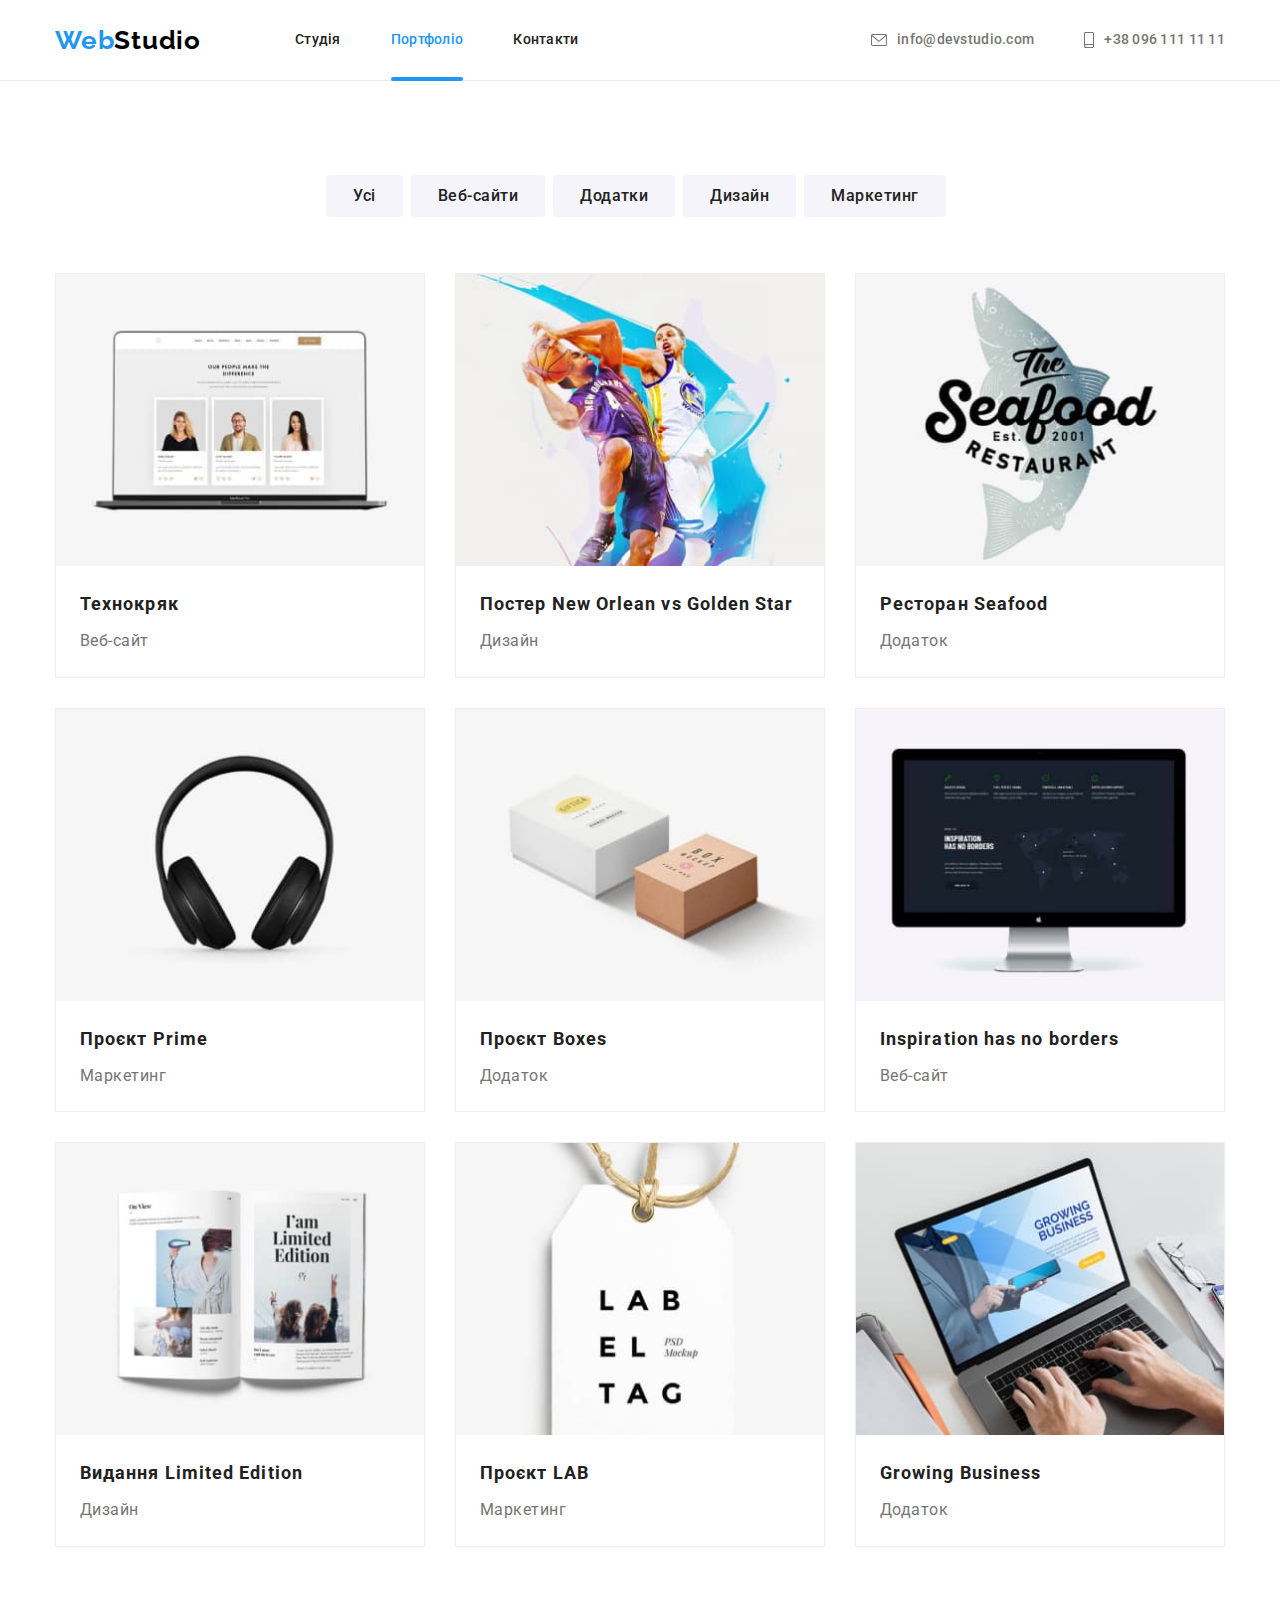
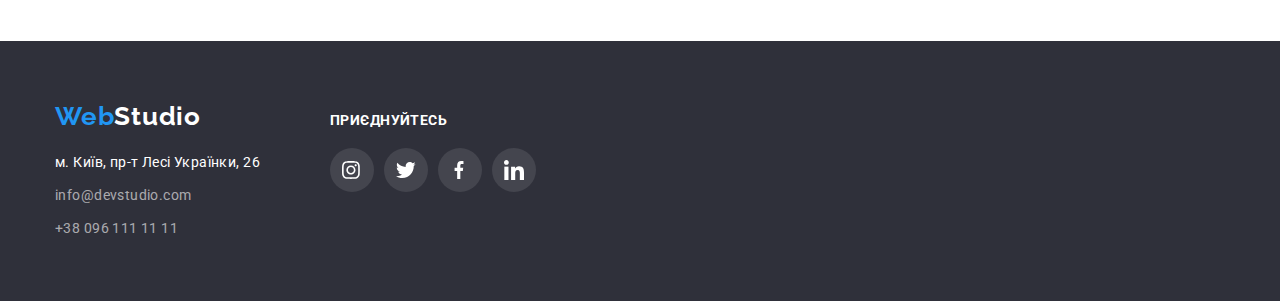
==== portfolio.html @ 193ce47f "updat" ====
<!DOCTYPE html>
<html lang="uk">
  <head>
    <meta charset="UTF-8" />
    <meta http-equiv="X-UA-Compatible" content="IE=edge" />
    <meta name="viewport" content="width=device-width, initial-scale=1.0" />
    <title>WebStudio</title>
    <link rel="preconnect" href="https://fonts.googleapis.com" />
    <link rel="preconnect" href="https://fonts.gstatic.com" crossorigin />
    <link
      href="https://fonts.googleapis.com/css2?family=Raleway:wght@700&family=Roboto:wght@400;500;700;900&display=swap"
      rel="stylesheet"
    />
    <link
      rel="stylesheet"
      href="https://cdnjs.cloudflare.com/ajax/libs/modern-normalize/1.1.0/modern-normalize.min.css"
    />
    <link rel="stylesheet" href="./css/styles.css" />
  </head>
  <body>
    <header class="header">
      <div class="container header">
        <nav class="nav-list">
          <a lang="en" class="logo" href="./index.html"
            ><span class="logo-accept">Web</span>Studio</a
          >
          <ul class="site-nav">
            <li><a class="link" href="./index.html">Студія</a></li>
            <li><a class="link current" href="./portfolio.html">Портфоліо</a></li>
            <li><a class="link" href="#">Контакти</a></li>
          </ul>
        </nav>
        <ul class="contacts">
          <li>
            <a class="link" href="mailto:info@devstudio.com">
              <svg class="contact-icon" width="16px" height="12px">
                <use href="./images/icons.svg#icon-envelope"></use>
              </svg>
              info@devstudio.com</a
            >
          </li>
          <li>
            <a class="link" href="tel:+380961111111">
              <svg class="contact-icon" width="10px" height="16px">
                <use href="images/icons.svg#icon-smartphone"></use>
              </svg>
              +38 096 111 11 11</a
            >
          </li>
        </ul>
      </div>
    </header>
    <main>
      <section class="section">
        <div class="container">
          <h1 class="visually-hidden">Портфоліо</h1>
          <ul class="filter-list">
            <li><button class="filter-button" type="button">Усі</button></li>
            <li><button class="filter-button" type="button">Веб-сайти</button></li>
            <li><button class="filter-button" type="button">Додатки</button></li>
            <li><button class="filter-button" type="button">Дизайн</button></li>
            <li><button class="filter-button" type="button">Маркетинг</button></li>
          </ul>
          <ul class="examples">
            <li class="examples-card">
              <a class="link-card" href="#">
                <div class="description-examples-block">
                  <img
                    src="./images/portfolio1.jpg"
                    alt="ноутбук"
                    class="examples-item-img"
                    width="370"
                  />
                  <div class="description-examples">
                    <p class="description-examples-text">
                      Ресурс пропонує комплексні пропозиції з різним рівнем функціоналу та сервісів.
                      Все це дозволить відвідувачу отримати вичерпні відомості про компанію чи
                      приватну особу.
                    </p>
                  </div>
                </div>
                <div class="examples-block">
                  <h2 class="examples-title">Технокряк</h2>
                  <p class="examples-text">Веб-сайт</p>
                </div>
              </a>
            </li>
            <li class="examples-card">
              <a class="link-card" href="#">
                <div class="description-examples-block">
                  <img
                    class="examples-item"
                    src="./images/portfolio2.jpg"
                    alt="два баскетболиста"
                    width="370"
                  />
                  <div class="description-examples">
                    <p class="description-examples-text">
                      Ресурс пропонує комплексні пропозиції з різним рівнем функціоналу та сервісів.
                      Все це дозволить відвідувачу отримати вичерпні відомості про компанію чи
                      приватну особу.
                    </p>
                  </div>
                </div>
                <div class="examples-block">
                  <h2 class="examples-title">
                    Постер <span lang="en">New Orlean vs Golden Star</span>
                  </h2>
                  <p class="examples-text">Дизайн</p>
                </div>
              </a>
            </li>
            <li class="examples-card">
              <a class="link-card" href="#">
                <div class="description-examples-block">
                  <img
                    class="examples-item"
                    src="./images/portfolio3.jpg"
                    alt="логотип ресторана"
                    width="370"
                  />
                  <div class="description-examples">
                    <p class="description-examples-text">
                      Ресурс пропонує комплексні пропозиції з різним рівнем функціоналу та сервісів.
                      Все це дозволить відвідувачу отримати вичерпні відомості про компанію чи
                      приватну особу.
                    </p>
                  </div>
                </div>
                <div class="examples-block">
                  <h2 class="examples-title">Ресторан <span lang="en">Seafood</span></h2>
                  <p class="examples-text">Додаток</p>
                </div>
              </a>
            </li>
            <li class="examples-card">
              <a class="link-card" href="#">
                <div class="description-examples-block">
                  <img
                    class="examples-item"
                    src="./images/portfolio4.jpg"
                    alt="навушники"
                    width="370"
                  />
                  <div class="description-examples">
                    <p class="description-examples-text">
                      Ресурс пропонує комплексні пропозиції з різним рівнем функціоналу та сервісів.
                      Все це дозволить відвідувачу отримати вичерпні відомості про компанію чи
                      приватну особу.
                    </p>
                  </div>
                </div>
                <div class="examples-block">
                  <h2 class="examples-title">Проєкт <span lang="en">Prime</span></h2>
                  <p class="examples-text">Маркетинг</p>
                </div>
              </a>
            </li>
            <li class="examples-card">
              <a class="link-card" href="#">
                <div class="description-examples-block">
                  <img
                    class="examples-item"
                    src="./images/portfolio5.jpg"
                    alt="дві коробки"
                    width="370"
                  />
                  <div class="description-examples">
                    <p class="description-examples-text">
                      Ресурс пропонує комплексні пропозиції з різним рівнем функціоналу та сервісів.
                      Все це дозволить відвідувачу отримати вичерпні відомості про компанію чи
                      приватну особу.
                    </p>
                  </div>
                </div>
                <div class="examples-block">
                  <h2 class="examples-title">Проєкт <span lang="en">Boxes</span></h2>
                  <p class="examples-text">Додаток</p>
                </div>
              </a>
            </li>
            <li class="examples-card">
              <a class="link-card" href="#">
                <div class="description-examples-block">
                  <img
                    class="examples-item"
                    src="./images/portfolio6.jpg"
                    alt="монитор компютера"
                    width="370"
                  />
                  <div class="description-examples">
                    <p class="description-examples-text">
                      Ресурс пропонує комплексні пропозиції з різним рівнем функціоналу та сервісів.
                      Все це дозволить відвідувачу отримати вичерпні відомості про компанію чи
                      приватну особу.
                    </p>
                  </div>
                </div>
                <div class="examples-block">
                  <h2 class="examples-title" lang="en">Inspiration has no borders</h2>
                  <p class="examples-text">Веб-сайт</p>
                </div>
              </a>
            </li>
            <li class="examples-card">
              <a class="link-card" href="#">
                <div class="description-examples-block">
                  <img
                    class="examples-item"
                    src="./images/portfolio7.jpg"
                    alt="розворот журналу"
                    width="370"
                  />
                  <div class="description-examples">
                    <p class="description-examples-text">
                      Ресурс пропонує комплексні пропозиції з різним рівнем функціоналу та сервісів.
                      Все це дозволить відвідувачу отримати вичерпні відомості про компанію чи
                      приватну особу.
                    </p>
                  </div>
                </div>
                <div class="examples-block">
                  <h2 class="examples-title">Видання <span lang="en">Limited Edition</span></h2>
                  <p class="examples-text">Дизайн</p>
                </div>
              </a>
            </li>
            <li class="examples-card">
              <a class="link" href="#">
                <div class="description-examples-block">
                  <img
                    class="examples-item"
                    src="./images/portfolio8.jpg"
                    alt="лейба компании"
                    width="370"
                  />
                  <div class="description-examples">
                    <p class="description-examples-text">
                      Ресурс пропонує комплексні пропозиції з різним рівнем функціоналу та сервісів.
                      Все це дозволить відвідувачу отримати вичерпні відомості про компанію чи
                      приватну особу.
                    </p>
                  </div>
                </div>
                <div class="examples-block">
                  <h2 class="examples-title">Проєкт <span lang="en">LAB</span></h2>
                  <p class="examples-text">Маркетинг</p>
                </div>
              </a>
            </li>
            <li class="examples-card">
              <a class="link-card" href="#">
                <div class="description-examples-block">
                  <img
                    class="examples-item"
                    src="./images/portfolio9.jpg"
                    alt="людина друкую на ноутбуці"
                    width="370"
                  />
                  <div class="description-examples">
                    <p class="description-examples-text">
                      Ресурс пропонує комплексні пропозиції з різним рівнем функціоналу та сервісів.
                      Все це дозволить відвідувачу отримати вичерпні відомості про компанію чи
                      приватну особу.
                    </p>
                  </div>
                </div>
                <div class="examples-block">
                  <h2 class="examples-title"><span lang="en">Growing Business</span></h2>
                  <p class="examples-text">Додаток</p>
                </div>
              </a>
            </li>
          </ul>
        </div>
      </section>
    </main>
    <footer class="footer">
      <div class="footer-container container">
        <div class="footer-adress">
          <a lang="en" class="logo-footer" href="./index.html"
            ><span class="logo-accept">Web</span>Studio</a
          >
          <address>
            <ul>
              <li class="contacts-footer">
                <a
                  class="address"
                  href="https://goo.gl/maps/CPtrU1FHBa2aNyZL9"
                  target="_blank"
                  rel="noopener noreferrer"
                  >м. Київ, пр-т Лесі Українки, 26</a
                >
              </li>
              <li class="contacts-footer">
                <a class="footer-mail link" href="mailto:info@devstudio.com">info@devstudio.com</a>
              </li>
              <li class="contacts-footer">
                <a class="footer-tel link" href="tel:+380961111111">+38 096 111 11 11</a>
              </li>
            </ul>
          </address>
        </div>
        <div class="footer-social-links">
          <p class="footer-text">приєднуйтесь</p>
          <ul class="icon-list">
            <li>
              <a href="" class="footer-icon-link">
                <svg class="footer-icon" width="20" height="20">
                  <use href="./images/icons.svg#icon-instagram"></use>
                </svg>
              </a>
            </li>
            <li>
              <a href="" class="footer-icon-link">
                <svg class="footer-icon" width="20" height="20">
                  <use href="./images/icons.svg#icon-twitter"></use>
                </svg>
              </a>
            </li>
            <li>
              <a href="" class="footer-icon-link">
                <svg class="footer-icon" width="20" height="20">
                  <use href="./images/icons.svg#icon-facebook"></use>
                </svg>
              </a>
            </li>
            <li>
              <a href="" class="footer-icon-link">
                <svg class="footer-icon" width="20" height="20">
                  <use href="./images/icons.svg#icon-linkedin"></use>
                </svg>
              </a>
            </li>
          </ul>
        </div>
      </div>
    </footer>
  </body>
</html>
---- css/styles.css ----
:root {
  --primary-color: #757575;
  --title-color: #212121;
  --accent-color: #2196f3;
  --primary-background-color: #ffffff;
  --secondary-background-color: #2f303a;
  --white-color: #ffffff;
  --accent-button-color: #188ce8;
  --third-background-color: #f5f4fa;
  --filter-background-color: #f5f4fa;
  --logo-color: #000000;
  --portfolio-background-color: #eeeeee;
}

*::before,
*::after {
  box-sizing: border-box;
}

body {
  color: var(--primary-color);
  background-color: var(--primary-background-color);
  font-family: 'Roboto', sans-serif;
  font-style: normal;
  font-weight: 400;
  font-size: 14px;
  line-height: 1.71;
  overflow: auto;
}

.container {
  width: 100%;
  max-width: 1200px;
  margin: 0 auto;
  padding: 0 15px;
}

h1,
h2,
h3,
p,
ul {
  padding: 0;
  margin: 0;
}

.section {
  padding: 94px 0;
}

img {
  display: block;
  max-width: 100%;
  height: auto;
}

li {
  list-style: none;
}

.link {
  text-decoration: none;
}

header {
  border-bottom: 1px solid #ececec;
  max-width: 100%;
}

.logo {
  padding-top: 24px;
  padding-bottom: 24px;
  display: flex;
  color: var(--logo-color);
  font-family: 'Raleway', sans-serif;
  font-weight: 700;
  font-size: 26px;
  line-height: 1.19;
  letter-spacing: 0.03em;
  text-decoration: none;
}

.logo-accept {
  color: var(--accent-color);
}

.site-nav .link {
  padding-top: 32px;
  padding-bottom: 32px;
  display: flex;
  color: var(--title-color);
  font-family: inherit;
  font-weight: 500;
  font-size: 14px;
  line-height: 1.14;
  letter-spacing: 0.02em;
  transition: color 250ms cubic-bezier(0.4, 0, 0.2, 1), fill 250ms cubic-bezier(0.4, 0, 0.2, 1);
}

.site-nav .link.current {
  position: relative;
  color: var(--accent-color);
}

.link.current::after {
  content: '';
  display: block;
  position: absolute;
  height: 4px;
  width: 100%;
  border-radius: 2px;
  left: 0;
  bottom: -1px;
  background-color: var(--accent-color);
}

.site-nav .link:hover,
.site-nav .link:focus,
.contacts .link:hover,
.contacts .link:focus {
  color: var(--accent-color);
  fill: var(--accent-color);
}

.contacts .link {
  padding-top: 32px;
  padding-bottom: 32px;
  display: flex;
  align-items: center;
  color: var(--primary-color);
  fill: var(--primary-color);
  font-family: inherit;
  font-style: normal;
  font-weight: 500;
  font-size: 14px;
  line-height: 1.14;
  letter-spacing: 0.02em;
  gap: 10px;
  transition: color 250ms cubic-bezier(0.4, 0, 0.2, 1), fill 250ms cubic-bezier(0.4, 0, 0.2, 1);
}

.site-nav {
  display: flex;
  margin-left: 94px;
  align-items: center;
  gap: 50px;
}

.container.header {
  justify-content: space-between;
  display: flex;
  align-items: center;
}

.nav-list {
  display: flex;
  align-items: center;
}

.contacts {
  display: flex;
  align-items: center;
  gap: 50px;
}

/* hero section */
.hero {
  max-width: 1600px;
  height: 600px;
  margin-left: auto;
  margin-right: auto;
  background-image: linear-gradient(to right, rgba(47, 48, 58, 0.4), rgba(47, 48, 58, 0.4)),
    url(../images/hero.jpg);
  background-color: var(--secondary-background-color);
  text-align: center;
  justify-content: center;
  align-items: center;
  padding-top: 200px;
  padding-bottom: 200px;
}

.hero-title {
  width: 696px;
  margin: 0 auto 30px auto;
  color: var(--white-color);
  font-family: inherit;
  font-weight: 900;
  font-size: 44px;
  line-height: 1.36;
  letter-spacing: 0.06em;
  text-transform: uppercase;
}

.primary-button {
  padding: 10px 32px;
  font-family: inherit;
  font-weight: 700;
  font-size: 16px;
  line-height: 30px;
  color: var(--white-color);
  background-color: var(--accent-color);
  box-shadow: 0px 4px 4px rgba(0, 0, 0, 0.15);
  border: none;
  border-radius: 4px;
  cursor: pointer;
  transition: backgroud-color 250ms cubic-bezier(0.4, 0, 0.2, 1);
}

.primary-button:hover,
.primary-button:focus {
  background-color: var(--accent-button-color);
}

.visually-hidden {
  position: absolute;
  white-space: nowrap;
  width: 1px;
  height: 1px;
  overflow: hidden;
  border: 0;
  padding: 0;
  clip: rect(0 0 0 0);
  clip-path: inset(50%);
  margin: -1px;
}

/* feature section */

.features-title {
  margin-bottom: 10px;
  color: var(--title-color);
  font-family: inherit;
  font-weight: 700;
  font-size: 14px;
  line-height: 1.14;
  letter-spacing: 0.03em;
  text-transform: uppercase;
}

.features-icon {
  width: 270px;
  height: 120px;
  display: flex;
  justify-content: center;
  align-items: center;
  background-color: var(--filter-background-color);
  margin-bottom: 30px;
  border-radius: 4px;
}

.features-list {
  display: flex;
}

.features-list {
  display: flex;
}

.features-item {
  display: block;
  justify-content: center;
  align-items: center;
  margin-right: 30px;
  width: 270px;
}

.features-list:not(:last-child) {
  margin-right: 0px;
}

/* activity section */

.activity-title,
.team-title {
  margin-bottom: 50px;
  color: var(--title-color);
  font-family: inherit;
  font-weight: 700;
  font-size: 36px;
  line-height: 1.17;
  letter-spacing: 0.03em;
  text-align: center;
}

.activity.section {
  padding-top: 0px;
}

.activity-list {
  display: flex;
}

.activity-item {
  margin-right: 30px;
  position: relative;
}

.activity-item::not(:last-child) {
  margin-right: 0px;
}

.activity-description {
  position: absolute;
  bottom: 0;
  width: 100%;
  height: 70px;
  background-color: rgba(47, 48, 58, 0.8);
}

.activity-description-text {
  font-family: inherit;
  font-style: normal;
  font-weight: 700;
  font-size: 14px;
  line-height: 1.14;
  text-align: center;
  letter-spacing: 0.03em;
  text-transform: uppercase;
  padding-top: 27px;
  justify-content: center;
  align-items: center;
  display: flex;
  color: var(--white-color);
}

/* team section */

.team {
  background-color: var(--third-background-color);
}

.team-list {
  display: flex;
  text-align: center;
  gap: 30px;
}

.team-item {
  padding: 30px;
}

.team-card {
  width: calc((100%-90px) / 4);
  background-color: var(--primary-background-color);
  box-shadow: 0px 1px 3px rgba(0, 0, 0, 0.12), 0px 1px 1px rgba(0, 0, 0, 0.14),
    0px 2px 1px rgba(0, 0, 0, 0.2);
  border-radius: 0px 0px 4px 4px;
}

.team-member {
  margin-bottom: 10px;
  color: var(--title-color);
  font-family: inherit;
  font-weight: 500;
  font-size: 16px;
  line-height: 1.19;
  letter-spacing: 0.03em;
}

/* clients section */

.clients-title {
  color: var(--title-color);
  font-family: inherit;
  font-weight: 700;
  font-size: 36px;
  line-height: 1.17;
  letter-spacing: 0.03em;
  text-align: center;
  margin-bottom: 50px;
}

.clients-list {
  display: flex;
  gap: 30px;
}

.client-block {
  display: flex;
  align-items: center;
  justify-content: center;
  height: 92px;
  width: calc((100%-150px) / 6);
}

.clients-link {
  display: flex;
  align-items: center;
  justify-content: center;
  width: 100%;
  height: 100%;
  border: 1px solid #afb1b8;
  border-radius: 4px;
  color: var(--primary-color);
  transition: color 250ms cubic-bezier(0.4, 0, 0.2, 1), border-color 250ms cubic-bezier(0.4, 0, 0.2, 1);
}

.clients-icon {
  display: flex;
  align-items: center;
  justify-content: center;
  fill: currentColor;
  transition: fill 250ms cubic-bezier(0.4, 0, 0.2, 1);
}

.clients-link:hover,
.clients-link:focus {
  border-color: var(--accent-color);
  color: var(--accent-color);
}

.clients-link:hover .clients-icon,
.clients-link:focus .clients-icon {
  fill: currentColor;
}

/* footer section */

.footer {
  background-color: var(--secondary-background-color);
  padding-bottom: 60px;
  padding-top: 60px;
}

.logo-footer {
  display: flex;
  margin-bottom: 20px;
  color: var(--white-color);
  font-family: 'Raleway', sans-serif;
  font-style: normal;
  font-weight: 700;
  font-size: 26px;
  line-height: 1.19;
  letter-spacing: 0.03em;
  text-decoration: none;
}

.contacts-footer {
  margin-bottom: 9px;
}

.contacts-footer:last-child {
  margin-bottom: 0px;
}

.address {
  color: var(--white-color);
  font-family: inherit;
  font-style: normal;
  font-size: 14px;
  line-height: 1.71;
  letter-spacing: 0.03em;
  text-decoration: none;
}

.footer-mail {
  font-family: inherit;
  font-style: normal;
  font-size: 14px;
  line-height: 1.71;
  letter-spacing: 0.03em;
  color: rgba(255, 255, 255, 0.6);
  transition: color 250ms cubic-bezier(0.4, 0, 0.2, 1);
}

.footer-tel {
  font-family: inherit;
  font-style: normal;
  font-size: 14px;
  line-height: 1.71;
  letter-spacing: 0.03em;
  color: rgba(255, 255, 255, 0.6);
  transition: color 250ms cubic-bezier(0.4, 0, 0.2, 1);
}

.footer-tel:hover,
.footer-tel:focus,
.footer-mail:hover,
.footer-mail:focus,
.address:hover,
.address:focus {
  color: var(--accent-color);
}

/* filter section */

.filter-list {
  display: flex;
  justify-content: center;
  margin-bottom: 56px;
}

.filter-list:nth-of-type(3n) {
  margin-right: 0px;
}

.filter-button {
  padding: 6px 22px;
  padding-bottom: 6px;
  min-width: 73px;
  margin-right: 8px;
  color: var(--title-color);
  background-color: var(--filter-background-color);
  font-family: inherit;
  font-style: normal;
  font-weight: 500;
  font-size: 16px;
  line-height: 1.63;
  letter-spacing: 0.03em;
  border-radius: 4px;
  border-color: transparent;
  text-align: center;
  cursor: pointer;
  transition: color 250ms cubic-bezier(0.4, 0, 0.2, 1), background-color 250ms cubic-bezier(0.4, 0, 0.2, 1), box-shadow 250ms cubic-bezier(0.4, 0, 0.2, 1);
}

.filter-button:nth-child(1) {
  padding: 6px 25px;
}

.filter-button:hover,
.filter-button:focus {
  color: var(--white-color);
  background-color: var(--accent-color);
  box-shadow: 0px 3px 1px rgba(0, 0, 0, 0.1), 0px 1px 2px rgba(0, 0, 0, 0.08),
    0px 2px 2px rgba(0, 0, 0, 0.12);
  border-radius: 4px;
}

/* examles section */

.examples-card .link:hover,
.examples-card .link:focus {
  box-shadow: 0px 1px 1px rgba(0, 0, 0, 0.12), 0px 4px 4px rgba(0, 0, 0, 0.06),
    1px 4px 6px rgba(0, 0, 0, 0.16);
}

.examples-card .link {
  display: block;
  width: 100%;
  transition: box-shadow 250ms cubic-bezier(0.4, 0, 0.2, 1);
}

.examples-title {
  margin-bottom: 4px;
  color: var(--title-color);
  font-family: inherit;
  font-weight: 700;
  font-size: 18px;
  line-height: 2;
  letter-spacing: 0.06em;
}

.examples {
  display: flex;
  flex-wrap: wrap;
  gap: 30px;
}

.examples-block {
  padding: 20px 24px;
  margin-right: 0px;
}

.examples-text {
  color: var(--primary-color);
  font-family: inherit;
  font-size: 16px;
  line-height: 1.88;
  letter-spacing: 0.03em;
}

.examples-card {
  width: 370px;
  background-color: var(--white-color);
  border: 1px solid #eeeeee;
  overflow: hidden;
}

.description-examples {
  position: absolute;
  top: 0;
  left: 0;
  width: 100%;
  height: 100%;
  background-color: rgba(33, 150, 243, 0.9);
  transform: translateY(100%);
  padding-top: 63px;
  padding-left: 24px;
  transition: transform 250ms cubic-bezier(0.4, 0, 0.2, 1);
}

.link-card:hover .description-examples,
.link-card:focus .description-examples {
  transform: translateY(0);
}

.link-card {
  text-decoration: none;
}

.description-examples-text {
  font-family: inherit;
  font-style: normal;
  font-weight: 400;
  font-size: 18px;
  line-height: 1.56;
  letter-spacing: 0.03em;
  color: var(--white-color);
}

.description-examples-block {
  position: relative;
  overflow: hidden;
}

.icon-list {
  display: flex;
  gap: 10px;
  justify-content: center;
  margin-top: 16px;
}

.icon-link {
  width: 44px;
  height: 44px;
  fill: var(--primary-color);
  background-color: var(--primary-background-color);
  border-radius: 50%;
  justify-content: center;
  align-items: center;
  display: flex;
  transition: fill 250ms cubic-bezier(0.4, 0, 0.2, 1), background-color 250ms cubic-bezier(0.4, 0, 0.2, 1);
}

.icon-link:hover,
.icon-link:focus {
  fill: var(--white-color);
  background-color: var(--accent-color);
}

.footer-text {
  font-family: inherit;
  font-weight: 700;
  font-size: 14px;
  line-height: 1.14;
  letter-spacing: 0.03em;
  color: var(--white-color);
  text-transform: uppercase;
  margin-bottom: 20px;
}

.footer-container {
  display: flex;
  align-items: baseline;
  gap: 70px;
}


.footer-icon-link {
  width: 44px;
  height: 44px;
  color: var(--white-color);
  background-color: rgba(255, 255, 255, 0.1);
  border-radius: 50%;
  justify-content: center;
  align-items: center;
  display: flex;
  transition: color 250ms cubic-bezier(0.4, 0, 0.2, 1), background-color 250ms cubic-bezier(0.4, 0, 0.2, 1);
}

.footer-icon {
  fill: currentColor;
}

.footer-icon-link:hover,
.footer-icon-link:focus {
  color: var(--white-color);
  background-color: var(--accent-color);
}

.mail-subscription {
  display: flex;
  width: 358px;
  height: 50px;
  border: 1px solid rgba(255, 255, 255, 0.3);
  filter: drop-shadow(0px 4px 4px rgba(0, 0, 0, 0.15));
  border-radius: 4px;
  background-color: transparent;
  padding-left: 16px;
  font-family: inherit;
  font-size: 16px;
  line-height: 1.25;
  align-items: center;
  letter-spacing: 0.03em;
  color: rgba(255, 255, 255, 0.6);
  margin-right: 12px;
  cursor: pointer;
}

.submit-btn {
  display: flex;
  justify-content: center;
  align-items: center;
  width: 200px;
  height: 50px;
  margin: auto;
  background-color: var(--accent-color);
  box-shadow: 0px 4px 4px rgba(0, 0, 0, 0.15);
  border-radius: 4px;
  border-color: transparent;
  text-align: center;
  font-family: inherit;
  font-weight: 700;
  font-size: 16px;
  line-height: 1.88;
  letter-spacing: 0.06em;
  color: var(--white-color);
  cursor: pointer;
}

.icon-subscrip {
  fill: var(--white-color);
  margin-left: 10px;
}

.form-subscription {
  display: flex;
  align-items: baseline;
}

/* modal section */

.backdrop {
  position: fixed;
  background-color: rgba(0, 0, 0, 0.2);
  position: fixed;
  top: 0;
  left: 0;
  width: 100%;
  height: 100%;
  z-index: 1;
  opacity: 1;
  transition: opacity 250ms cubic-bezier(0.4, 0, 0.2, 1), visibility 250ms cubic-bezier(0.4, 0, 0.2, 1);
}

.is-hidden {
  opacity: 0;
  visibility: hidden;
  pointer-events: none;
}

.backdropis-hidden .modal {
  transform: translate(-50%, -50%) scale(2);
}

.modal {
  position: absolute;
  top: 50%;
  left: 50%;
  transform: translate(-50%, -50%) scale(1);
  width: 528px;
  height: 581px;
  background-color: var(--white-color);
  box-shadow: 0px 1px 3px rgba(0, 0, 0, 0.12), 0px 1px 1px rgba(0, 0, 0, 0.14), 0px 2px 1px rgba(0, 0, 0, 0.2);
  border-radius: 4px;
  transition: scale 250ms cubic-bezier(0.4, 0, 0.2, 1);
  padding: 40px;
}

.form-close-btn {
  position: absolute;
  top: 8px;
  right: 8px;
  height: 30px;
  width: 30px;
  border-radius: 50%;
  align-items: center;
  display: flex;
  justify-content: center;
  background-color: transparent;
  border: 1px solid rgba(0, 0, 0, 0.1);
  cursor: pointer;
  transition: scale 250ms cubic-bezier(0.4, 0, 0.2, 1);
}

.form-close-btn:hover,
.form-close-btn:focus {
  fill: var(--accent-color);
}

.form-title {
  font-family: inherit;
  font-weight: 700;
  font-size: 20px;
  line-height: 1.15;
  text-align: center;
  letter-spacing: 0.03em;
  color: var(--title-color);
  justify-content: center;
  align-items: center;
  display: block;
  margin-bottom: 12px;
}

.form-label {
  display: block;
  font-family: inherit;
  font-weight: 400;
  font-size: 12px;
  line-height: 1.17;
  letter-spacing: 0.01em;
  color: inherit;
  margin-bottom: 4px;
}

.form-input {
  width: 100%;
  height: 40px;
  padding-left: 42px;
  border: 1px solid rgba(33, 33, 33, 0.2);
  border-radius: 4px;
  outline: none;
}

.form-input:focus {
  border-color: var(--accent-color);
}

.form-control:focus-within .form-icon {
  fill: var(--accent-color);
}

.form-control {
  position: relative;
  margin-bottom: 10px;
}

.form-icon {
  position: absolute;
  left: 12px;
  top: 50%;
  transform: translateY(-50%);
  color: currentColor;
}

.form-coment {
  width: 100%;
  height: 120px;
  padding: 12px 16px;
  border: 1px solid rgba(33, 33, 33, 0.2);
  border-radius: 4px;
  outline: none;
  margin-bottom: 20px;
  resize: none;
}

.form-coment::placeholder {
  font-family: inherit;
  font-size: 12px;
  line-height: 1.17;
  letter-spacing: 0.01em;
  color: rgba(117, 117, 117, 0.5);
}


.policy-link {
  color: var(--accent-color);
}


.form-policy {
  display: flex;
  justify-content: center;
  align-items: center;
  font-family: inherit;
  font-size: 14px;
  line-height: 1.71;
  letter-spacing: 0.03em;
  margin-bottom: 30px;
}

.send-btn {
  display: flex;
  justify-content: center;
  align-items: center;
  width: 200px;
  height: 50px;
  margin: auto;
  background-color: var(--accent-color);
  box-shadow: 0px 4px 4px rgba(0, 0, 0, 0.15);
  border-radius: 4px;
  border-color: transparent;
  text-align: center;
  font-family: inherit;
  font-weight: 700;
  font-size: 16px;
  line-height: 1.88;
  letter-spacing: 0.06em;
  color: var(--white-color);
  cursor: pointer;
}

.checkbox-input {
  appearance: none;
  -webkit-appearance: none;
  -moz-appearance: none;
}


.checkbox-label {
  position: relative;
  margin-left: 9px;
}


.checkbox-icon {
  fill: var(--white-color);
  border: 2px solid var(--logo-color);
  border-radius: 2px;
}



.checkbox-input:checked+.checkbox-icon {
  background-color: var(--accent-color);
  border-color: transparent;
  transition: scale 250ms cubic-bezier(0.4, 0, 0.2, 1);
}
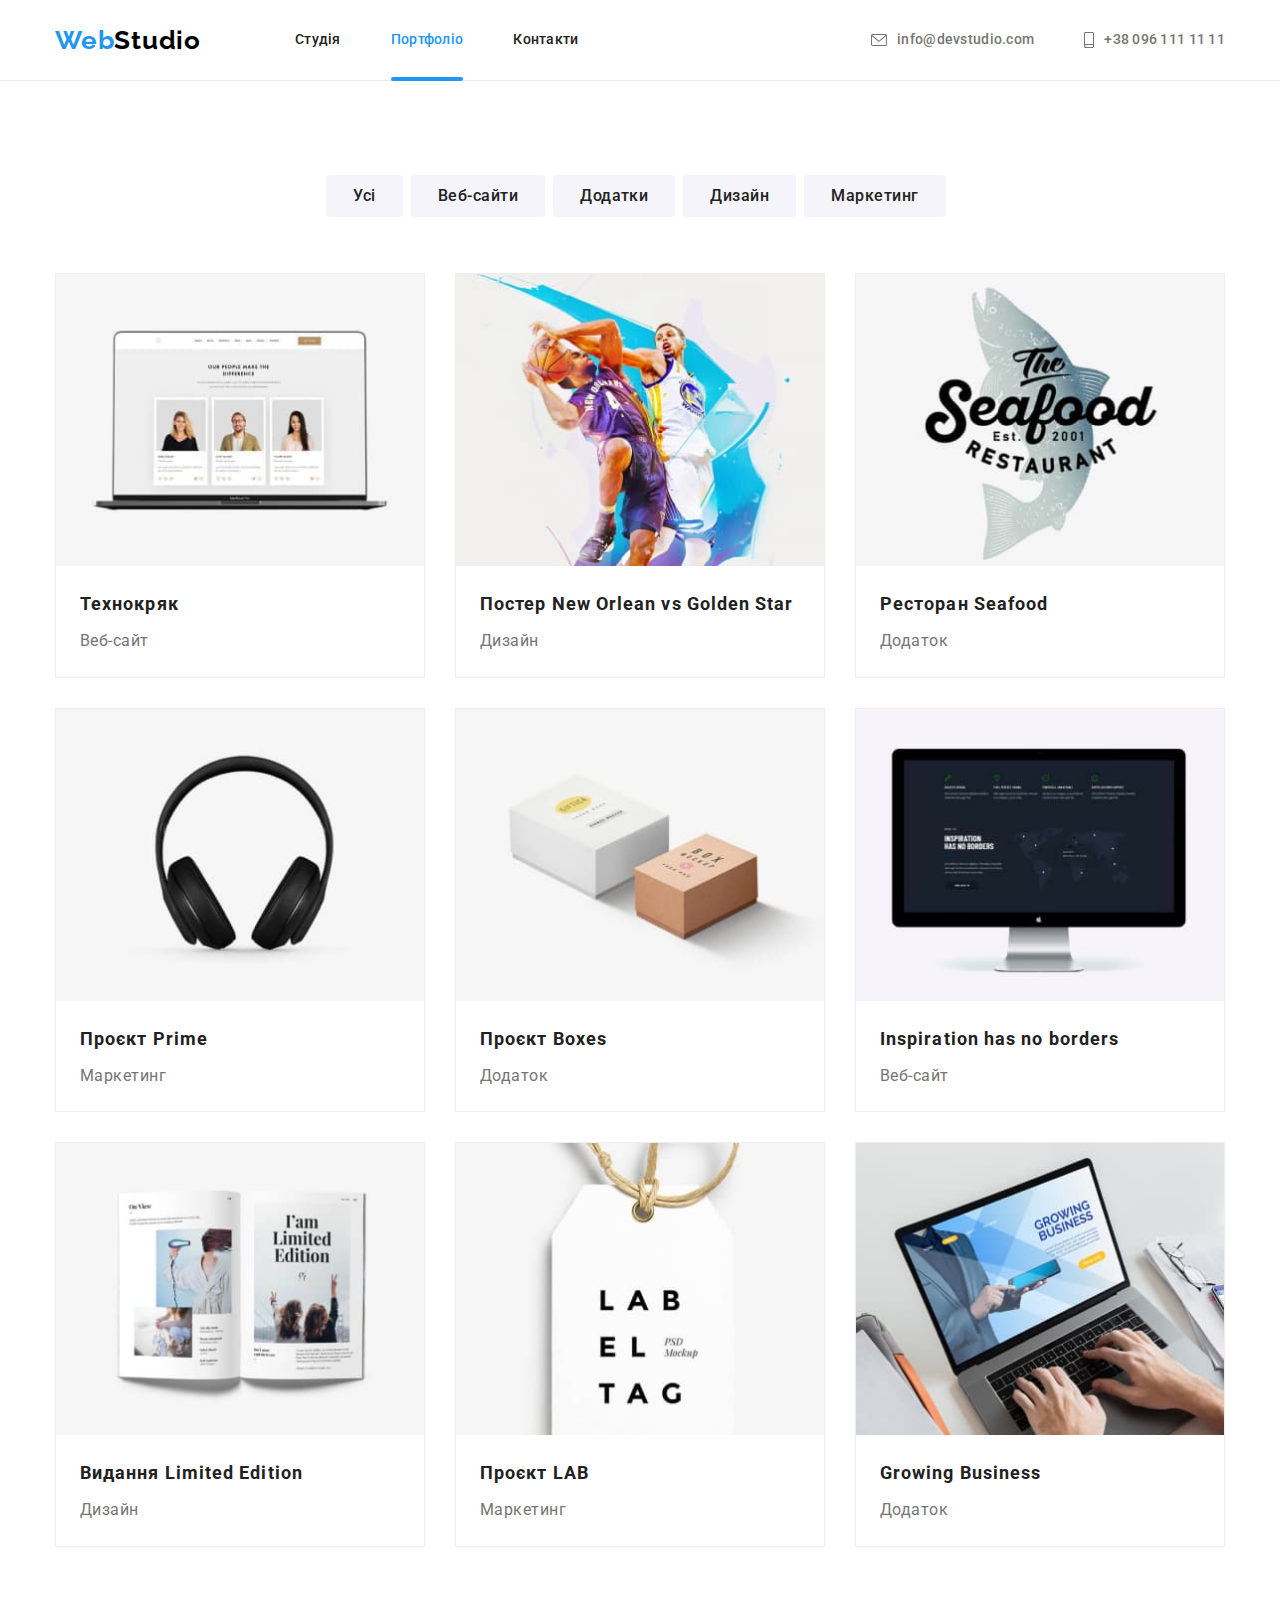
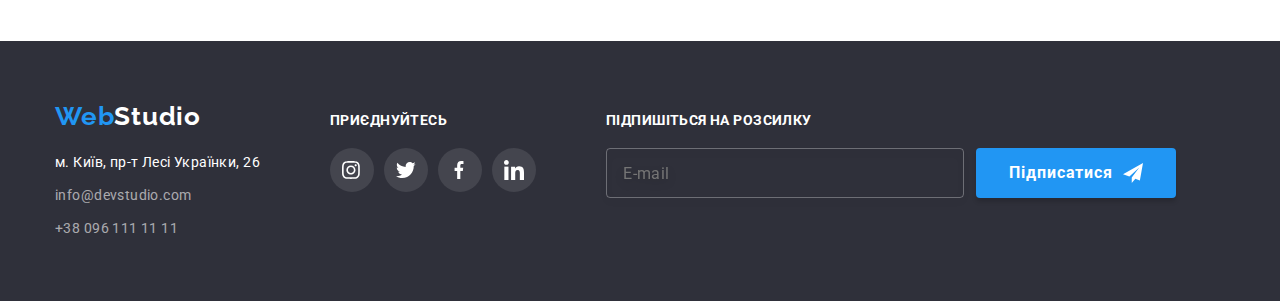
==== commit d4e60381: "updated" ====
--- a/portfolio.html
+++ b/portfolio.html
@@ -334,6 +334,25 @@
             </li>
           </ul>
         </div>
+        <div class="footer-subscription">
+          <p class="footer-text">Підпишіться на розсилку</p>
+          <form action="#" class="form-subscription">
+            <label for="mail-subscription"></label>
+            <input
+              class="mail-subscription"
+              type="mail"
+              placeholder="E-mail"
+              name="mail-subscription"
+              id="mail-subscription"
+            />
+            <button class="submit-btn" type="submit">
+              Підписатися
+              <svg class="icon-subscrip" width="20" height="20">
+                <use href="./images/icons.svg#icon-icon-send"></use>
+              </svg>
+            </button>
+          </form>
+        </div>
       </div>
     </footer>
   </body>
--- a/css/styles.css
+++ b/css/styles.css
@@ -67,6 +67,8 @@
   max-width: 100%;
 }
 
+/* navigation section */
+
 .logo {
   padding-top: 24px;
   padding-bottom: 24px;
@@ -698,6 +700,11 @@
   cursor: pointer;
 }
 
+.mail-subscription:focus,
+.mail-subscription:hover {
+  border-color: var(--accent-color);
+}
+
 .submit-btn {
   display: flex;
   justify-content: center;
@@ -750,8 +757,8 @@
   pointer-events: none;
 }
 
-.backdropis-hidden .modal {
-  transform: translate(-50%, -50%) scale(2);
+.backdrop.is-hidden .modal {
+  transform: translate(-50%, -50%) scale(3);
 }
 
 .modal {
@@ -781,12 +788,13 @@
   background-color: transparent;
   border: 1px solid rgba(0, 0, 0, 0.1);
   cursor: pointer;
-  transition: scale 250ms cubic-bezier(0.4, 0, 0.2, 1);
+  transition: fill 250ms cubic-bezier(0.4, 0, 0.2, 1);
 }
 
 .form-close-btn:hover,
 .form-close-btn:focus {
   fill: var(--accent-color);
+
 }
 
 .form-title {
@@ -821,10 +829,13 @@
   border: 1px solid rgba(33, 33, 33, 0.2);
   border-radius: 4px;
   outline: none;
+  transition: border-color 250ms cubic-bezier(0.4, 0, 0.2, 1);
 }
 
 .form-input:focus {
   border-color: var(--accent-color);
+
+
 }
 
 .form-control:focus-within .form-icon {
@@ -905,12 +916,20 @@
   appearance: none;
   -webkit-appearance: none;
   -moz-appearance: none;
+  display: flex;
+  font-family: inherit;
+  font-size: 14px;
+  line-height: 1.71;
+  letter-spacing: 0.03em;
+  transition: background-color 250ms cubic-bezier(0.4, 0, 0.2, 1);
+
 }
 
 
 .checkbox-label {
+  display: flex;
+  gap: 2px;
   position: relative;
-  margin-left: 9px;
 }
 
 
@@ -918,12 +937,15 @@
   fill: var(--white-color);
   border: 2px solid var(--logo-color);
   border-radius: 2px;
-}
-
-
+  display: block;
+  position: absolute;
+  top: 50%;
+  transform: translateY(-50%);
+  left: -21px;
+}
 
 .checkbox-input:checked+.checkbox-icon {
   background-color: var(--accent-color);
   border-color: transparent;
-  transition: scale 250ms cubic-bezier(0.4, 0, 0.2, 1);
+
 }